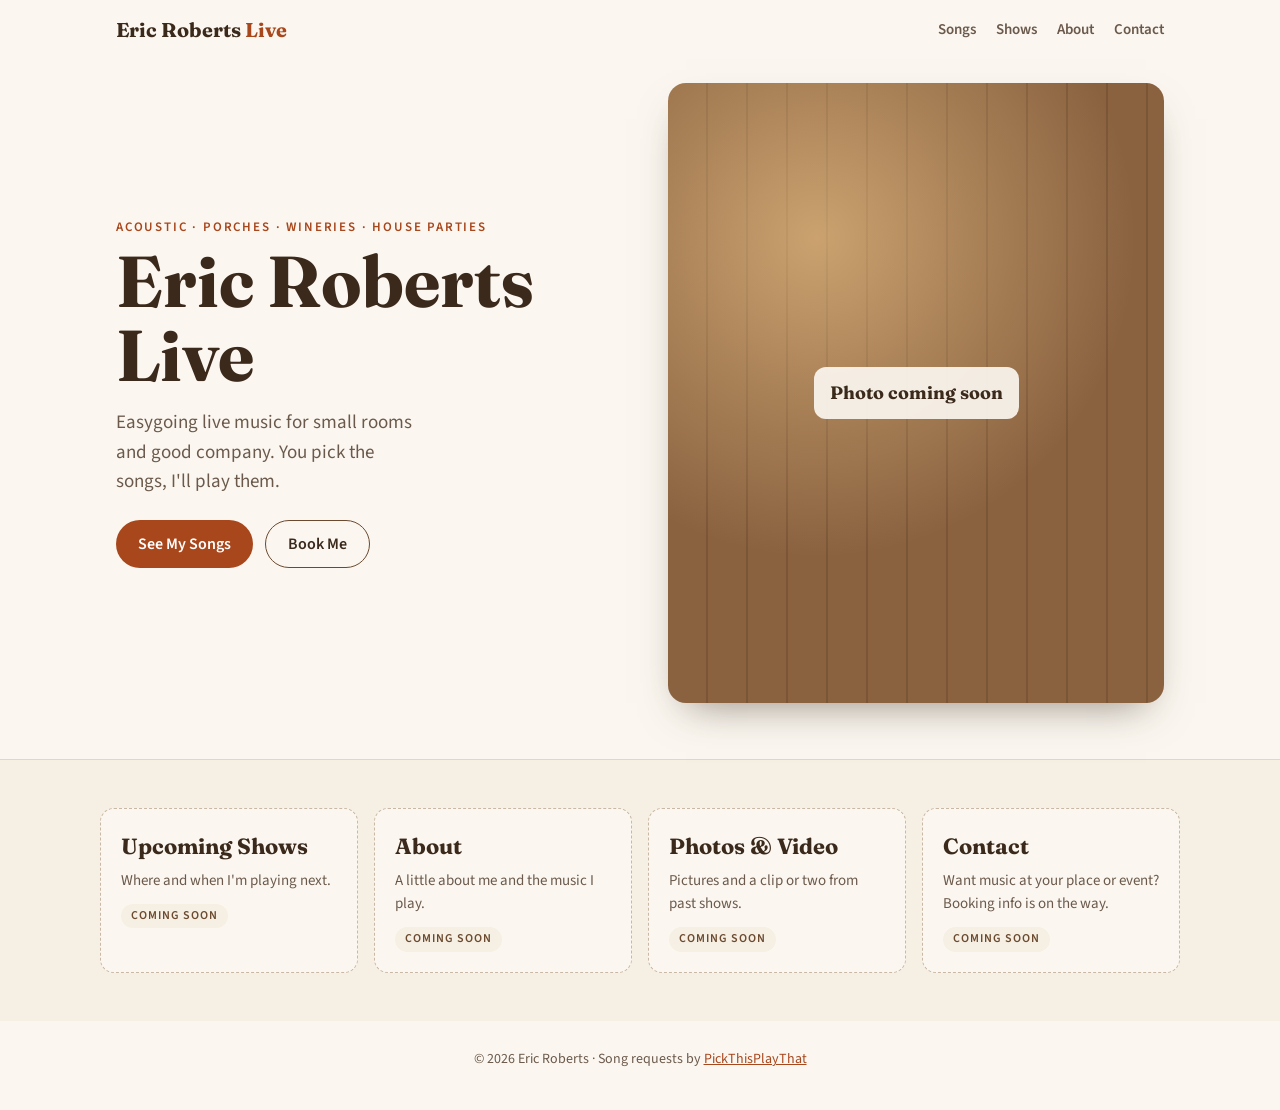
==== index.html @ 514571ca "First page: hero, photo placeholder and Coming Soon sections Co-Authored-By: Claude Opus 5.5 <norepl" ====
<!doctype html>
<html lang="en">
<head>
  <meta charset="utf-8">
  <meta name="viewport" content="width=device-width, initial-scale=1">
  <title>Eric Roberts Live</title>
  <meta name="description" content="Easygoing live acoustic music for porches, wineries, house parties and small rooms.">
  <link rel="preconnect" href="https://fonts.googleapis.com">
  <link rel="preconnect" href="https://fonts.gstatic.com" crossorigin>
  <link href="https://fonts.googleapis.com/css2?family=Fraunces:opsz,wght@9..144,600;9..144,700&family=Source+Sans+3:wght@400;600&display=swap" rel="stylesheet">
  <link rel="stylesheet" href="styles.css">
</head>
<body>
  <nav class="top">
    <a class="brand" href="/">Eric Roberts <span>Live</span></a>
    <ul>
      <li><a href="https://pickthisplaythat.com/p/eric">Songs</a></li>
      <li><a href="#shows">Shows</a></li>
      <li><a href="#about">About</a></li>
      <li><a href="#contact">Contact</a></li>
    </ul>
  </nav>

  <main>
    <header class="hero">
      <div>
        <p class="eyebrow">Acoustic · Porches · Wineries · House Parties</p>
        <h1>Eric Roberts Live</h1>
        <p class="lede">Easygoing live music for small rooms and good company. You pick the songs, I'll play them.</p>
        <div class="actions">
          <a class="btn primary" href="https://pickthisplaythat.com/p/eric">See My Songs</a>
          <a class="btn secondary" href="#contact">Book Me</a>
        </div>
      </div>
      <!-- Drop a photo at images/hero.jpg and it replaces the placeholder. -->
      <div class="photo">
        <img src="images/hero.jpg" alt="Eric playing guitar" onerror="this.remove()">
        <div class="photo-label" aria-hidden="true"><strong>Photo coming soon</strong></div>
      </div>
    </header>

    <section class="stubs" aria-label="More coming soon">
      <div class="stubs-inner">
        <div class="stub" id="shows"><h2>Upcoming Shows</h2><p>Where and when I'm playing next.</p><span class="soon">Coming Soon</span></div>
        <div class="stub" id="about"><h2>About</h2><p>A little about me and the music I play.</p><span class="soon">Coming Soon</span></div>
        <div class="stub"><h2>Photos &amp; Video</h2><p>Pictures and a clip or two from past shows.</p><span class="soon">Coming Soon</span></div>
        <div class="stub" id="contact"><h2>Contact</h2><p>Want music at your place or event? Booking info is on the way.</p><span class="soon">Coming Soon</span></div>
      </div>
    </section>
  </main>

  <footer>
    © 2026 Eric Roberts · Song requests by <a href="https://pickthisplaythat.com">PickThisPlayThat</a>
  </footer>
</body>
</html>
---- styles.css ----
:root {
  --cream: #f6efe3;
  --paper: #fbf7f0;
  --wood: #6b4a2f;
  --wood-dark: #3b2a1c;
  --ink: #2b211a;
  --muted: #6b5a4c;
  --accent: #a8461c;
  --line: #e3d6c3;
  --serif: Fraunces, Georgia, serif;
}

* { box-sizing: border-box; }

body {
  margin: 0;
  background: var(--paper);
  color: var(--ink);
  font: 17px/1.55 "Source Sans 3", system-ui, sans-serif;
}

a:focus-visible { outline: 3px solid var(--accent); outline-offset: 3px; }

/* Top bar */
.top {
  display: flex; justify-content: space-between; align-items: center;
  max-width: 1080px; margin: 0 auto; padding: 14px 16px;
}
.brand {
  font-family: var(--serif); font-weight: 700; font-size: 20px;
  color: var(--wood-dark); text-decoration: none;
}
.brand span { color: var(--accent); }
.top ul { list-style: none; display: flex; gap: 20px; margin: 0; padding: 0; font-weight: 600; font-size: 15px; }
.top ul a { color: var(--muted); text-decoration: none; }
.top ul a:hover { color: var(--accent); }
@media (max-width: 640px) { .top ul { display: none; } }

/* Hero */
.hero {
  max-width: 1080px; margin: 0 auto; padding: 24px 16px 56px;
  display: grid; gap: 32px; align-items: center;
  grid-template-columns: 1.05fr 1fr;
}
.eyebrow {
  text-transform: uppercase; letter-spacing: .14em; font-size: 13px; font-weight: 600;
  color: var(--accent); margin: 0 0 8px;
}
h1 {
  font-family: var(--serif); font-weight: 700;
  font-size: clamp(42px, 8vw, 72px); line-height: 1.02;
  margin: 0 0 16px; color: var(--wood-dark);
}
.lede { font-size: 19px; color: var(--muted); margin: 0 0 24px; max-width: 34ch; }
.actions { display: flex; flex-wrap: wrap; gap: 12px; }
.btn {
  display: inline-flex; align-items: center; min-height: 48px; padding: 0 22px;
  border-radius: 999px; font-weight: 600; font-size: 16px; text-decoration: none;
}
.btn.primary { background: var(--accent); color: #fff; }
.btn.primary:hover { background: #8f3a16; }
.btn.secondary { border: 1.5px solid var(--wood); color: var(--wood-dark); }
.btn.secondary:hover { background: var(--cream); }

/* Photo: wood-toned placeholder until images/hero.jpg exists */
.photo {
  aspect-ratio: 4 / 5; border-radius: 18px; overflow: hidden; position: relative;
  display: grid; place-items: center;
  background:
    radial-gradient(circle at 30% 25%, rgba(255, 214, 150, .55), transparent 55%),
    repeating-linear-gradient(90deg, #8a6240 0 38px, #7a5536 38px 40px),
    #7a5536;
  box-shadow: 0 18px 40px -18px rgba(59, 42, 28, .55);
}
.photo img {
  position: absolute; inset: 0; width: 100%; height: 100%;
  object-fit: cover; z-index: 1;
}
.photo-label {
  background: rgba(251, 247, 240, .92); color: var(--wood-dark);
  border-radius: 12px; padding: 12px 16px;
  font-family: var(--serif); font-size: 18px;
}

@media (max-width: 760px) {
  .hero { grid-template-columns: 1fr; padding-top: 8px; }
  .photo { order: -1; aspect-ratio: 4 / 3; }
}

/* Coming-soon sections */
.stubs { background: var(--cream); border-top: 1px solid var(--line); padding: 48px 16px; }
.stubs-inner {
  max-width: 1080px; margin: 0 auto;
  display: grid; gap: 16px; grid-template-columns: repeat(auto-fit, minmax(230px, 1fr));
}
.stub {
  border: 1.5px dashed #c9b8a4; border-radius: 14px; padding: 20px;
  background: var(--paper); min-height: 150px;
}
.stub h2 { font-family: var(--serif); font-size: 22px; margin: 0 0 6px; color: var(--wood-dark); }
.stub p { margin: 0; color: var(--muted); font-size: 15px; }
.soon {
  display: inline-block; margin-top: 12px; padding: 3px 10px; border-radius: 999px;
  font-size: 12px; font-weight: 600; letter-spacing: .08em; text-transform: uppercase;
  color: var(--wood); background: var(--cream);
}

footer { text-align: center; padding: 28px 16px 40px; color: var(--muted); font-size: 14px; }
footer a { color: var(--accent); }
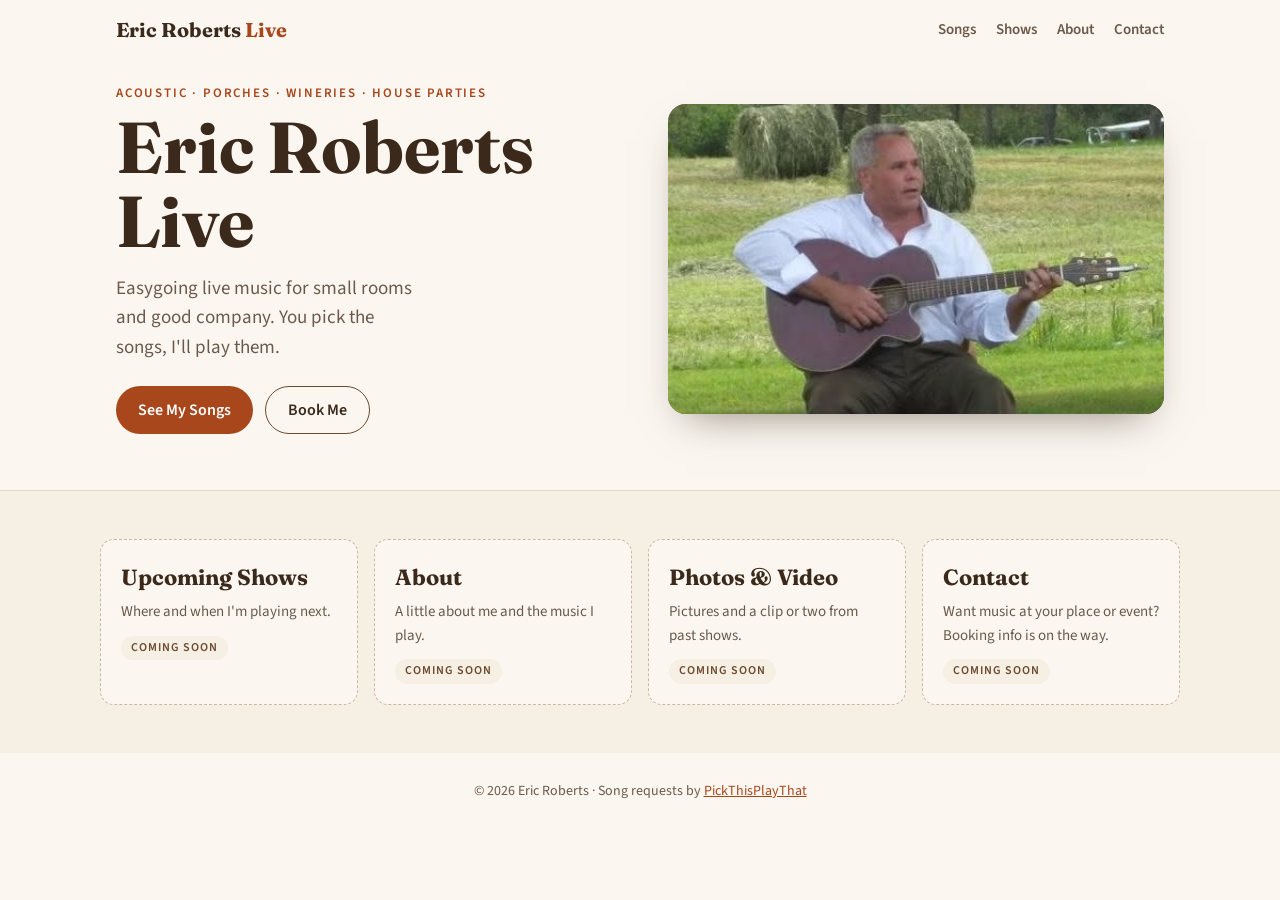
==== commit 8eb3f12a: "Hero photo: guitar in a hayfield, wide photo box Co-Authored-By: Claude Opus 5.5 <noreply@anthropic." ====
--- a/index.html
+++ b/index.html
@@ -34,7 +34,7 @@
       </div>
       <!-- Drop a photo at images/hero.jpg and it replaces the placeholder. -->
       <div class="photo">
-        <img src="images/hero.jpg" alt="Eric playing guitar" onerror="this.remove()">
+        <img src="images/hero.jpg" alt="Eric playing acoustic guitar in a hayfield" onerror="this.remove()">
         <div class="photo-label" aria-hidden="true"><strong>Photo coming soon</strong></div>
       </div>
     </header>
--- a/styles.css
+++ b/styles.css
@@ -62,9 +62,9 @@
 .btn.secondary { border: 1.5px solid var(--wood); color: var(--wood-dark); }
 .btn.secondary:hover { background: var(--cream); }
 
-/* Photo: wood-toned placeholder until images/hero.jpg exists */
+/* Photo: images/hero.jpg (wide, 465 x 295 from 2011); wood-toned placeholder if it's missing */
 .photo {
-  aspect-ratio: 4 / 5; border-radius: 18px; overflow: hidden; position: relative;
+  aspect-ratio: 8 / 5; border-radius: 18px; overflow: hidden; position: relative;
   display: grid; place-items: center;
   background:
     radial-gradient(circle at 30% 25%, rgba(255, 214, 150, .55), transparent 55%),
@@ -84,7 +84,7 @@
 
 @media (max-width: 760px) {
   .hero { grid-template-columns: 1fr; padding-top: 8px; }
-  .photo { order: -1; aspect-ratio: 4 / 3; }
+  .photo { order: -1; }
 }
 
 /* Coming-soon sections */
